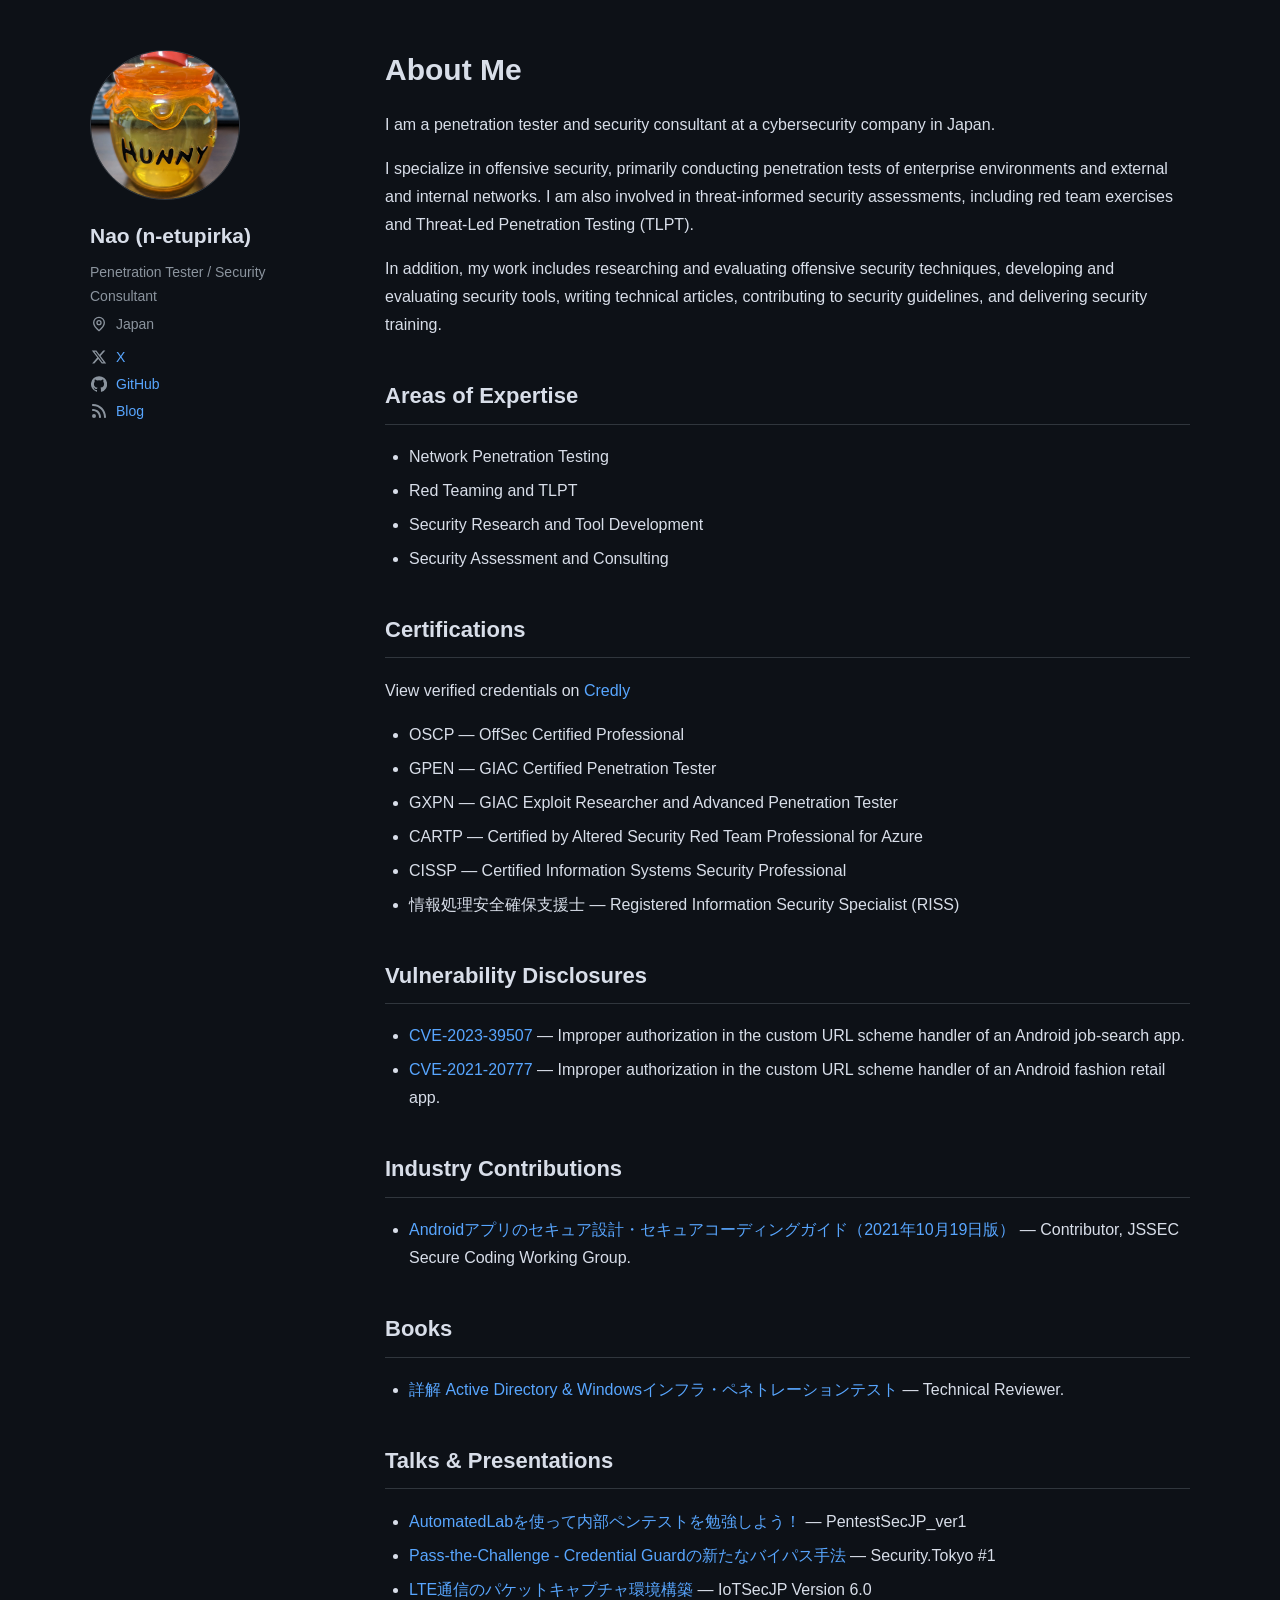
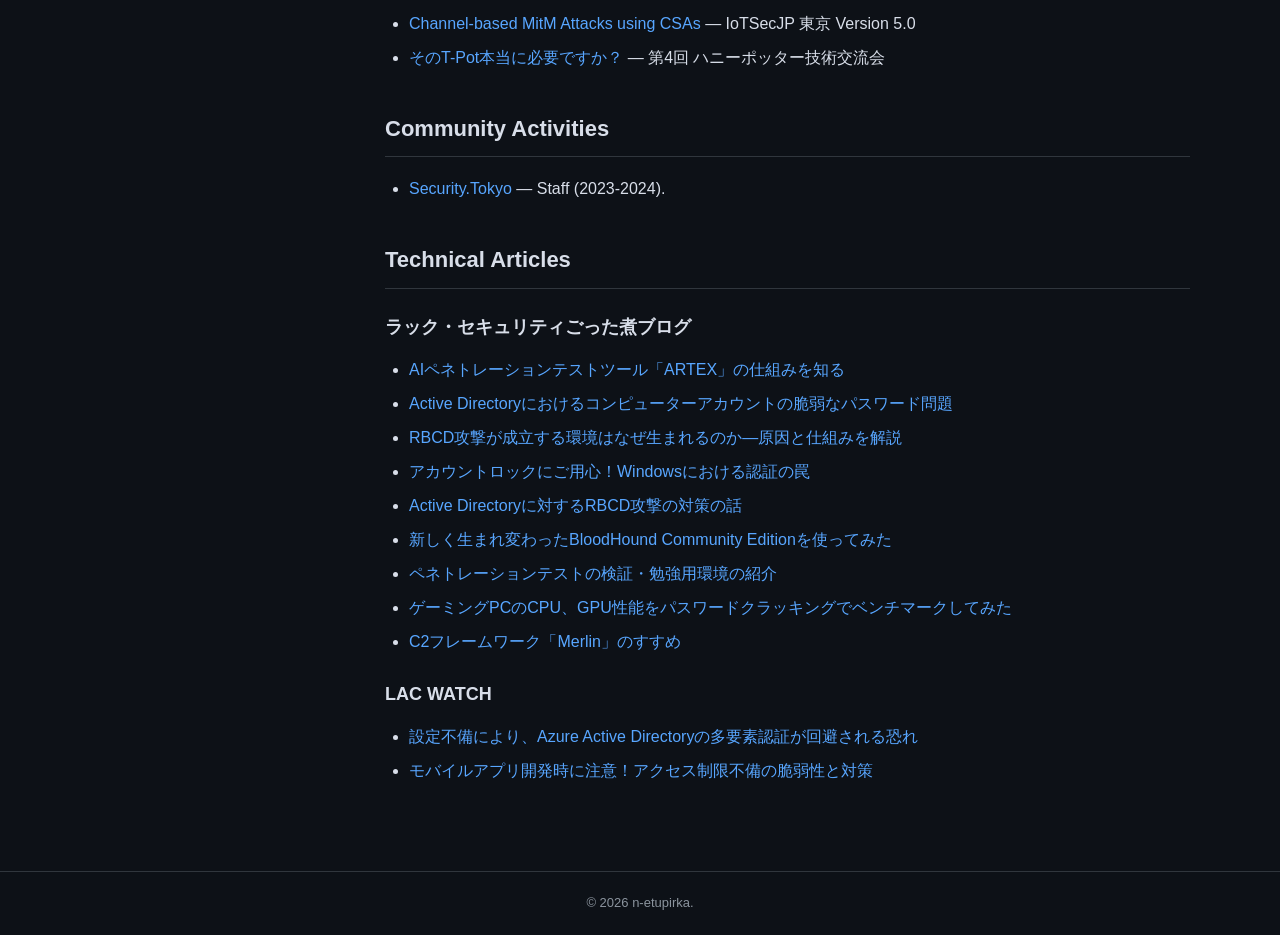
==== index.html @ 19a4f213 "first commit" ====
<!DOCTYPE html>
<html lang="en">
<head>
  <meta charset="UTF-8">
  <meta name="viewport" content="width=device-width, initial-scale=1">

  <title>About | n-etupirka</title>
  <meta name="description"
        content="Personal portfolio of an offensive security engineer.">

  <link rel="stylesheet" href="style.css">
</head>

<body>
  <div class="container layout">
    <aside class="profile" aria-label="Profile">
      <img class="avatar" src="assets/profile.webp" alt="Portrait of Nao">

      <p class="profile-name">Nao (n-etupirka)</p>
      <p class="role">Penetration Tester / Security Consultant</p>
      <p class="location">
        <svg aria-hidden="true" viewBox="0 0 24 24">
          <path d="M20 10c0 5-8 12-8 12S4 15 4 10a8 8 0 1 1 16 0Z"></path>
          <circle cx="12" cy="10" r="3"></circle>
        </svg>
        <span>Japan</span>
      </p>

      <div class="profile-links">
        <a href="https://x.com/n_etupirka" target="_blank">
          <svg aria-hidden="true" viewBox="0 0 24 24">
            <path d="M18.244 2.25h3.308l-7.227 8.26 8.502 11.24H16.17l-5.214-6.817L4.99 21.75H1.68l7.73-8.835L1.254 2.25H8.08l4.713 6.231 5.45-6.231Zm-1.161 17.52h1.833L7.084 4.126H5.117L17.083 19.77Z"></path>
          </svg>
          <span>X</span>
        </a>
        <a href="https://github.com/n-etupirka" target="_blank">
          <svg aria-hidden="true" viewBox="0 0 24 24">
            <path d="M12 .3a12 12 0 0 0-3.8 23.4c.6.1.8-.3.8-.6v-2.1c-3.3.7-4-1.4-4-1.4-.5-1.4-1.3-1.8-1.3-1.8-1.1-.7.1-.7.1-.7 1.2.1 1.8 1.2 1.8 1.2 1.1 1.8 2.8 1.3 3.5 1 .1-.8.4-1.3.8-1.6-2.7-.3-5.5-1.3-5.5-5.9 0-1.3.5-2.4 1.2-3.2-.1-.3-.5-1.5.1-3.2 0 0 1-.3 3.3 1.2a11.5 11.5 0 0 1 6 0c2.3-1.5 3.3-1.2 3.3-1.2.6 1.7.2 2.9.1 3.2.8.8 1.2 1.9 1.2 3.2 0 4.6-2.8 5.6-5.5 5.9.4.4.8 1.1.8 2.2v3.3c0 .3.2.7.8.6A12 12 0 0 0 12 .3Z"></path>
          </svg>
          <span>GitHub</span>
        </a>
        <a href="https://nsec.hatenablog.com/" target="_blank">
          <svg aria-hidden="true" viewBox="0 0 448 512">
            <path d="M0 64C0 46.3 14.3 32 32 32c229.8 0 416 186.2 416 416 0 17.7-14.3 32-32 32s-32-14.3-32-32C384 253.5 226.5 96 32 96 14.3 96 0 81.7 0 64ZM0 416a64 64 0 1 1 128 0A64 64 0 1 1 0 416ZM32 192c141.4 0 256 114.6 256 256 0 17.7-14.3 32-32 32s-32-14.3-32-32c0-106-86-192-192-192-17.7 0-32-14.3-32-32s14.3-32 32-32Z"></path>
          </svg>
          <span>Blog</span>
        </a>
      </div>
    </aside>

    <main class="content">
      <h1>About Me</h1>

      <p>
        I am a penetration tester and security consultant at a cybersecurity company in Japan.
      </p>

      <p>
        I specialize in offensive security, primarily conducting penetration tests
        of enterprise environments and external and internal networks. I am also
        involved in threat-informed security assessments, including red team
        exercises and Threat-Led Penetration Testing (TLPT).
      </p>

      <p>
        In addition, my work includes researching and evaluating offensive security
        techniques, developing and evaluating security tools, writing technical
        articles, contributing to security guidelines, and delivering security
        training.
      </p>

      <h2>Areas of Expertise</h2>
      <ul>
        <li>Network Penetration Testing</li>
        <li>Red Teaming and TLPT</li>
        <li>Security Research and Tool Development</li>
        <li>Security Assessment and Consulting</li>
      </ul>

      <h2>Certifications</h2>
      <p>
        View verified credentials on
        <a href="https://www.credly.com/users/nao-komatsu" target="_blank">
          Credly
        </a>
      </p>
      <ul>
        <li>OSCP — OffSec Certified Professional</li>
        <li>GPEN — GIAC Certified Penetration Tester</li>
        <li>GXPN — GIAC Exploit Researcher and Advanced Penetration Tester</li>
        <li>CARTP — Certified by Altered Security Red Team Professional for Azure</li>
        <li>CISSP — Certified Information Systems Security Professional</li>
        <li>情報処理安全確保支援士 — Registered Information Security Specialist (RISS)</li>
      </ul>

      <h2>Vulnerability Disclosures</h2>
      <ul>
        <li>
          <a href="https://nvd.nist.gov/vuln/detail/cve-2023-39507" target="_blank">
            CVE-2023-39507
          </a>
          — Improper authorization in the custom URL scheme handler of an Android job-search app.
        </li>
        <li>
          <a href="https://nvd.nist.gov/vuln/detail/cve-2021-20777" target="_blank">
            CVE-2021-20777
          </a>
          — Improper authorization in the custom URL scheme handler of an Android fashion retail app.
        </li>
      </ul>

      <h2>Industry Contributions</h2>
      <ul>
        <li>
          <a href="https://www.jssec.org/dl/android_securecoding/index.html" target="_blank">
            Androidアプリのセキュア設計・セキュアコーディングガイド（2021年10月19日版）
          </a>
          — Contributor, JSSEC Secure Coding Working Group.
        </li>
      </ul>

      <h2>Books</h2>
      <ul>
        <li>
          <a href="https://www.oreilly.co.jp/books/9784814401734/" target="_blank">
            詳解 Active Directory &amp; Windowsインフラ・ペネトレーションテスト
          </a>
          — Technical Reviewer.
        </li>
      </ul>

      <h2>Talks &amp; Presentations</h2>
      <ul>
        <li>
          <a href="https://speakerdeck.com/n_etupirka/automatedlabwoshi-tutenei-bu-pentesutowomian-qiang-siyou-yarareshe-nei-netutowakunozi-dong-gou-zhu" target="_blank">
            AutomatedLabを使って内部ペンテストを勉強しよう！
          </a>
          — PentestSecJP_ver1
        </li>
        <li>
          <a href="https://speakerdeck.com/n_etupirka/pass-the-challenge" target="_blank">
            Pass-the-Challenge - Credential Guardの新たなバイパス手法
          </a>
          — Security.Tokyo #1
        </li>
        <li>
          <a href="https://speakerdeck.com/n_etupirka/lte-simulation" target="_blank">
            LTE通信のパケットキャプチャ環境構築
          </a>
          — IoTSecJP Version 6.0
        </li>
        <li>
          <a href="https://speakerdeck.com/n_etupirka/channel-based-mitm-attacks-using-csas" target="_blank">
            Channel-based MitM Attacks using CSAs
          </a>
          — IoTSecJP 東京 Version 5.0
        </li>
        <li>
          <a href="https://speakerdeck.com/n_etupirka/sofalse-t-pot-ben-dang-nibi-yao-desuka" target="_blank">
            そのT-Pot本当に必要ですか？
          </a>
          — 第4回 ハニーポッター技術交流会
        </li>
      </ul>

      <h2>Community Activities</h2>
      <ul>
        <li>
          <a href="https://security-tokyo.connpass.com/" target="_blank">
            Security.Tokyo
          </a>
          — Staff (2023-2024).
        </li>
      </ul>

      <h2>Technical Articles</h2>
      <h3>ラック・セキュリティごった煮ブログ</h3>
      <ul>
        <li>
          <a href="https://devblog.lac.co.jp/entry/20261105" target="_blank">
            AIペネトレーションテストツール「ARTEX」の仕組みを知る
          </a>
        </li>
        <li>
          <a href="https://devblog.lac.co.jp/entry/20251210" target="_blank">
            Active Directoryにおけるコンピューターアカウントの脆弱なパスワード問題
          </a>
        </li>
        <li>
          <a href="https://devblog.lac.co.jp/entry/20250423" target="_blank">
            RBCD攻撃が成立する環境はなぜ生まれるのか—原因と仕組みを解説
          </a>
        </li>
        <li>
          <a href="https://devblog.lac.co.jp/entry/20240520" target="_blank">
            アカウントロックにご用心！Windowsにおける認証の罠
          </a>
        </li>
        <li>
          <a href="https://devblog.lac.co.jp/entry/20240117" target="_blank">
            Active Directoryに対するRBCD攻撃の対策の話
          </a>
        </li>
        <li>
          <a href="https://devblog.lac.co.jp/entry/20231012" target="_blank">
            新しく生まれ変わったBloodHound Community Editionを使ってみた
          </a>
        </li>
        <li>
          <a href="https://devblog.lac.co.jp/entry/20230123" target="_blank">
            ペネトレーションテストの検証・勉強用環境の紹介
          </a>
        </li>
        <li>
          <a href="https://devblog.lac.co.jp/entry/20220513" target="_blank">
            ゲーミングPCのCPU、GPU性能をパスワードクラッキングでベンチマークしてみた
          </a>
        </li>
        <li>
          <a href="https://devblog.lac.co.jp/entry/20240805" target="_blank">
            C2フレームワーク「Merlin」のすすめ
          </a>
        </li>
      </ul>

      <h3>LAC WATCH</h3>
      <ul>
        <li>
          <a href="https://www.lac.co.jp/lacwatch/report/20210909_002712.html" target="_blank">
            設定不備により、Azure Active Directoryの多要素認証が回避される恐れ
          </a>
        </li>
        <li>
          <a href="https://www.lac.co.jp/lacwatch/people/20210625_002645.html" target="_blank">
            モバイルアプリ開発時に注意！アクセス制限不備の脆弱性と対策
          </a>
        </li>
      </ul>
    </main>
  </div>

  <footer class="site-footer">
    <p>© 2026 n-etupirka.</p>
  </footer>
</body>
</html>
---- style.css ----
:root {
  color-scheme: dark;
  --background: #0d1117;
  --surface: #161b22;
  --text: #d8dee9;
  --muted: #8b949e;
  --border: #30363d;
  --link: #58a6ff;
  --link-hover: #79c0ff;
}

* {
  box-sizing: border-box;
}

body {
  margin: 0;
  font-family: -apple-system, BlinkMacSystemFont,
    "Segoe UI", Arial, sans-serif;
  font-size: 16px;
  line-height: 1.75;
  color: var(--text);
  background: var(--background);
}

a {
  color: var(--link);
  text-decoration: none;
}

a:hover {
  color: var(--link-hover);
  text-decoration: underline;
}

a:focus-visible {
  outline: 2px solid var(--link-hover);
  outline-offset: 3px;
  border-radius: 2px;
}

.container {
  width: min(1100px, 92%);
  margin: 0 auto;
}

/* Layout */

.layout {
  display: grid;
  grid-template-columns: 230px minmax(0, 1fr);
  gap: 65px;
  padding-top: 50px;
  padding-bottom: 70px;
}

/* Profile */

.profile {
  font-size: 14px;
  color: var(--muted);
}

.avatar {
  display: block;
  width: 150px;
  height: 150px;
  border-radius: 50%;
  background: var(--surface);
  border: 1px solid var(--border);
  object-fit: cover;
}

.profile p {
  margin: 5px 0;
}

.profile .profile-name {
  margin: 18px 0 0;
  font-size: 21px;
  font-weight: 700;
  color: var(--text);
}

.location,
.profile-links a {
  display: grid;
  grid-template-columns: 18px auto;
  align-items: center;
  column-gap: 8px;
  line-height: 1.5;
}

.location svg {
  width: 16px;
  height: 16px;
  justify-self: center;
  fill: none;
  stroke: currentColor;
  stroke-width: 2;
  stroke-linecap: round;
  stroke-linejoin: round;
}

.profile-links {
  display: flex;
  flex-direction: column;
  gap: 6px;
  margin-top: 12px;
}

.profile-links a {
  width: fit-content;
}

.profile-links svg {
  width: 16px;
  height: 16px;
  justify-self: center;
  fill: currentColor;
  color: var(--muted);
  transition: color 0.15s ease;
}

.profile-links a:hover svg {
  color: var(--link-hover);
}

/* Main content */

.content {
  min-width: 0;
}

.content h1 {
  margin: 0 0 22px;
  font-size: 30px;
  line-height: 1.3;
}

.content h2 {
  margin-top: 38px;
  padding-bottom: 8px;
  font-size: 22px;
  border-bottom: 1px solid var(--border);
}

.content h3 {
  margin: 26px 0 10px;
  font-size: 18px;
  line-height: 1.4;
}

.content ul {
  padding-left: 24px;
}

.content li {
  margin-bottom: 6px;
}

/* Footer */

.site-footer {
  border-top: 1px solid var(--border);
  padding: 20px;
  text-align: center;
  color: var(--muted);
  font-size: 13px;
}

.site-footer p {
  margin: 0;
}

/* Mobile */

@media (max-width: 700px) {
  .layout {
    grid-template-columns: 1fr;
    gap: 35px;
    padding-top: 30px;
  }

  .avatar {
    width: 100px;
    height: 100px;
  }

  .content h1 {
    font-size: 26px;
  }

  .content h2 {
    font-size: 20px;
  }
}
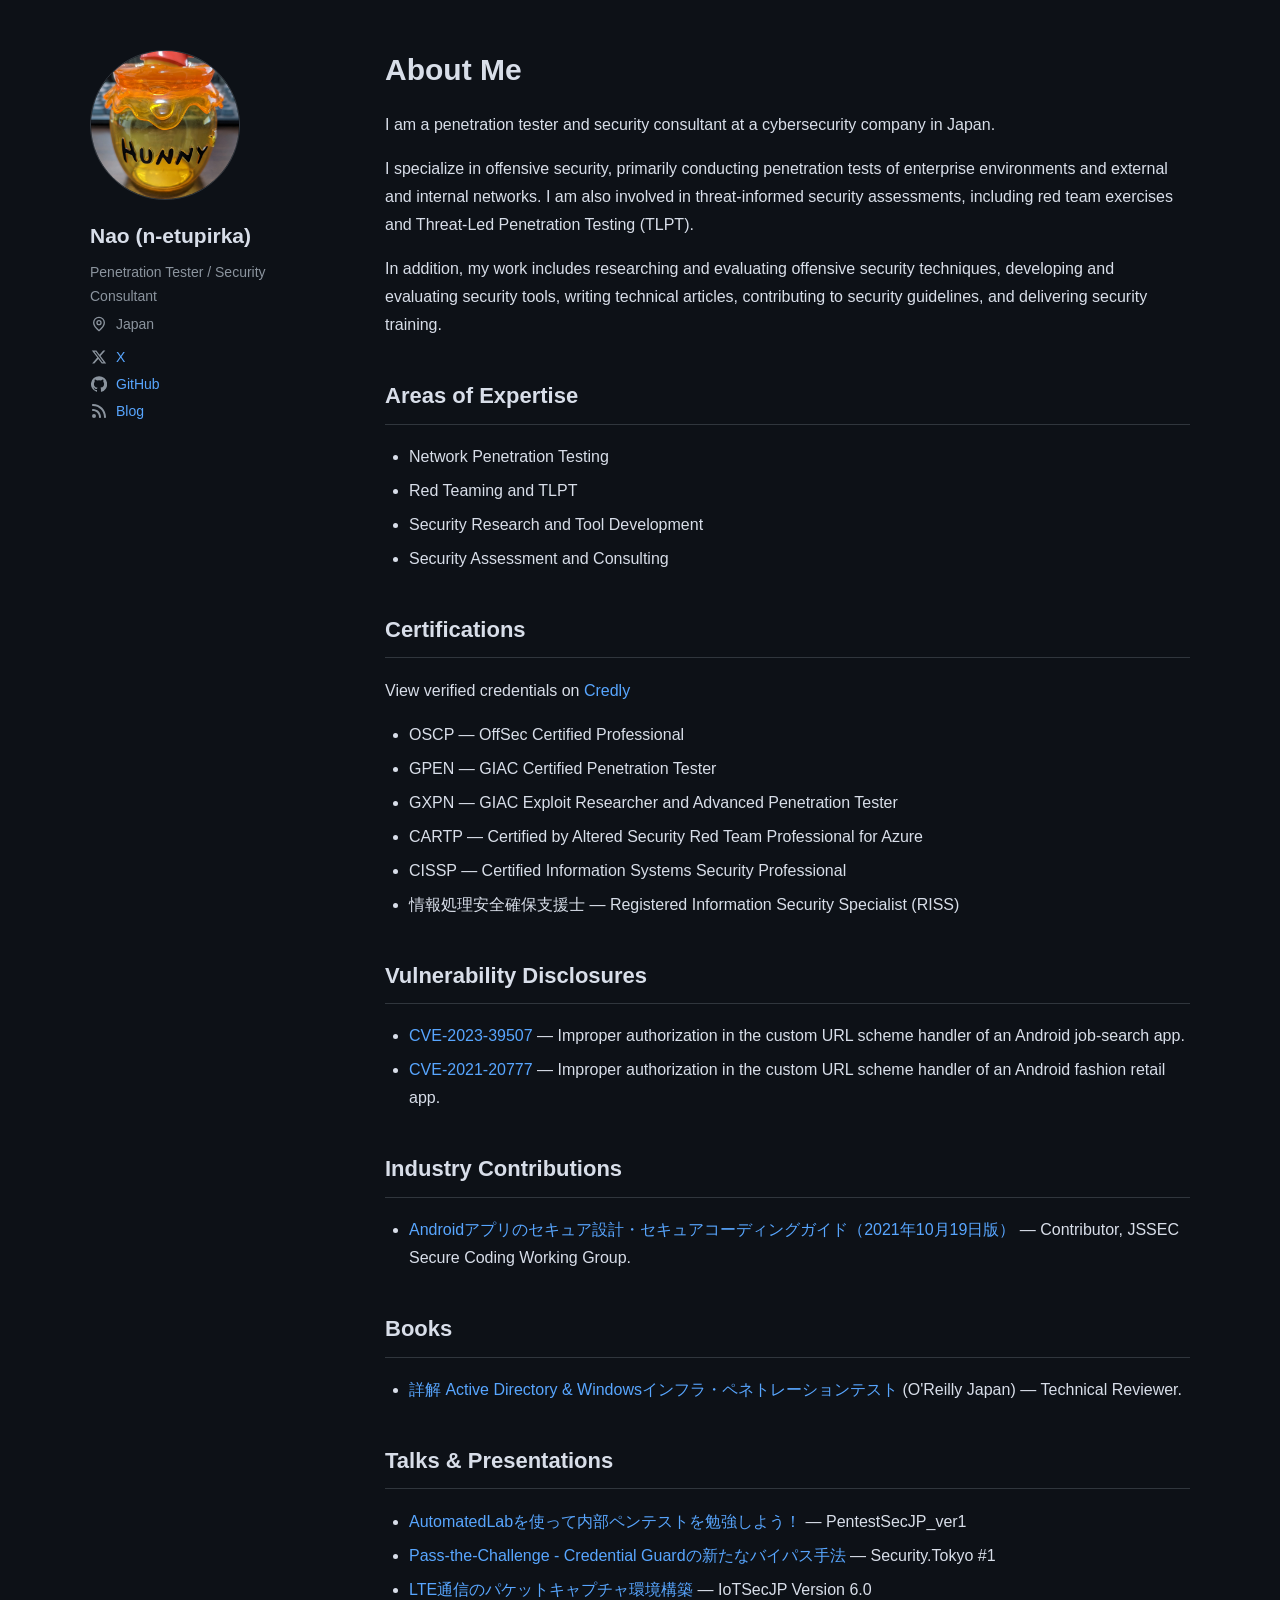
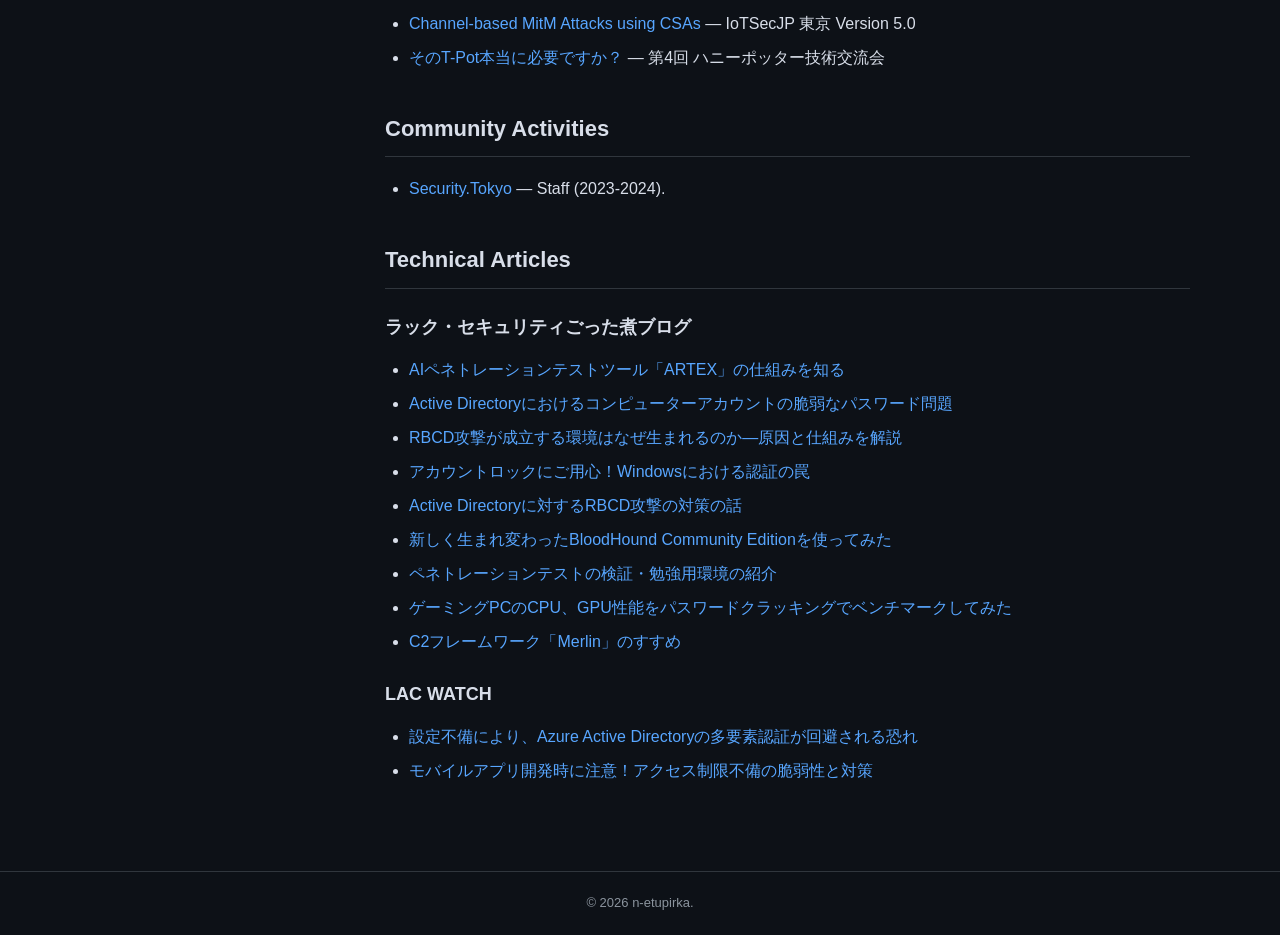
==== commit 1dff7339: "minor-fix" ====
--- a/index.html
+++ b/index.html
@@ -57,17 +57,12 @@
       </p>
 
       <p>
-        I specialize in offensive security, primarily conducting penetration tests
-        of enterprise environments and external and internal networks. I am also
-        involved in threat-informed security assessments, including red team
-        exercises and Threat-Led Penetration Testing (TLPT).
-      </p>
-
-      <p>
-        In addition, my work includes researching and evaluating offensive security
-        techniques, developing and evaluating security tools, writing technical
-        articles, contributing to security guidelines, and delivering security
-        training.
+        I specialize in offensive security, primarily conducting penetration tests of enterprise environments and external and internal networks.
+        I am also involved in threat-informed security assessments, including red team exercises and Threat-Led Penetration Testing (TLPT).
+      </p>
+
+      <p>
+        In addition, my work includes researching and evaluating offensive security techniques, developing and evaluating security tools, writing technical articles, contributing to security guidelines, and delivering security training.
       </p>
 
       <h2>Areas of Expertise</h2>
@@ -126,7 +121,7 @@
           <a href="https://www.oreilly.co.jp/books/9784814401734/" target="_blank">
             詳解 Active Directory &amp; Windowsインフラ・ペネトレーションテスト
           </a>
-          — Technical Reviewer.
+          (O'Reilly Japan) — Technical Reviewer.
         </li>
       </ul>
 
